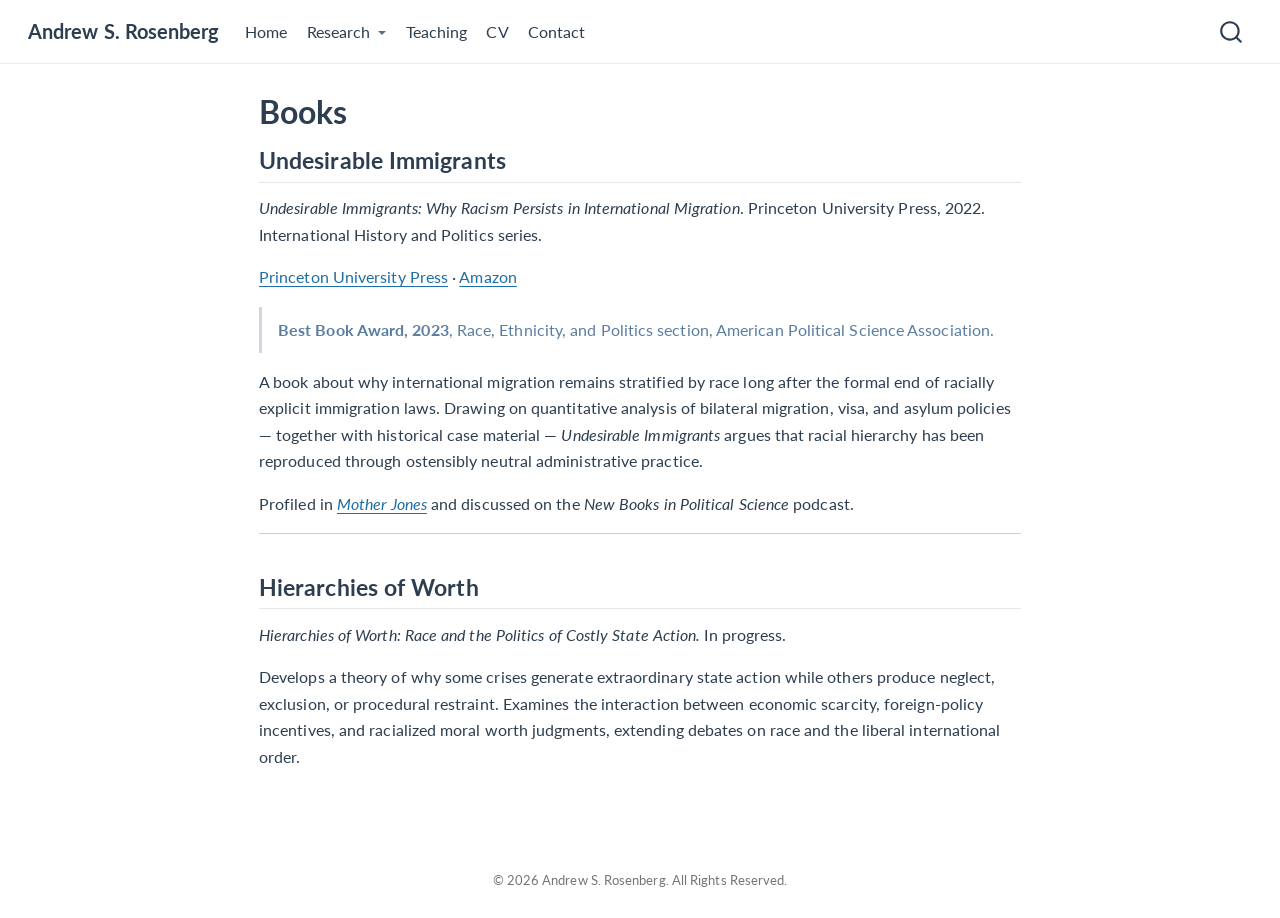
==== books.html @ d12f26f3 "Built site for gh-pages" ====
<!DOCTYPE html>
<html xmlns="http://www.w3.org/1999/xhtml" lang="en" xml:lang="en"><head>

<meta charset="utf-8">
<meta name="generator" content="quarto-1.9.37">

<meta name="viewport" content="width=device-width, initial-scale=1.0, user-scalable=yes">


<title>Books – Andrew S. Rosenberg</title>
<style>
/* Default styles provided by pandoc.
** See https://pandoc.org/MANUAL.html#variables-for-html for config info.
*/
code{white-space: pre-wrap;}
span.smallcaps{font-variant: small-caps;}
div.columns{display: flex; gap: min(4vw, 1.5em);}
div.column{flex: auto; overflow-x: auto;}
div.hanging-indent{margin-left: 1.5em; text-indent: -1.5em;}
ul.task-list{list-style: none;}
ul.task-list li input[type="checkbox"] {
  width: 0.8em;
  margin: 0 0.8em 0.2em -1em; /* quarto-specific, see https://github.com/quarto-dev/quarto-cli/issues/4556 */ 
  vertical-align: middle;
}
</style>


<script src="site_libs/quarto-nav/quarto-nav.js"></script>
<script src="site_libs/clipboard/clipboard.min.js"></script>
<script src="site_libs/quarto-search/autocomplete.umd.js"></script>
<script src="site_libs/quarto-search/fuse.min.js"></script>
<script src="site_libs/quarto-search/quarto-search.js"></script>
<meta name="quarto:offset" content="./">
<script src="site_libs/quarto-html/quarto.js" type="module"></script>
<script src="site_libs/quarto-html/tabsets/tabsets.js" type="module"></script>
<script src="site_libs/quarto-html/popper.min.js"></script>
<script src="site_libs/quarto-html/tippy.umd.min.js"></script>
<script src="site_libs/quarto-html/anchor.min.js"></script>
<link href="site_libs/quarto-html/tippy.css" rel="stylesheet">
<link href="site_libs/quarto-html/quarto-syntax-highlighting-7f8f88aac4f3542376d5c11b86a4c14d.css" rel="stylesheet" id="quarto-text-highlighting-styles">
<script src="site_libs/bootstrap/bootstrap.min.js"></script>
<link href="site_libs/bootstrap/bootstrap-icons.css" rel="stylesheet">
<link href="site_libs/bootstrap/bootstrap-1452247fd07f6ce633b86f566d08d25d.min.css" rel="stylesheet" append-hash="true" id="quarto-bootstrap" data-mode="light">
<script id="quarto-search-options" type="application/json">{
  "location": "navbar",
  "copy-button": false,
  "collapse-after": 3,
  "panel-placement": "end",
  "type": "overlay",
  "limit": 50,
  "keyboard-shortcut": [
    "f",
    "/",
    "s"
  ],
  "show-item-context": false,
  "language": {
    "search-no-results-text": "No results",
    "search-matching-documents-text": "matching documents",
    "search-copy-link-title": "Copy link to search",
    "search-hide-matches-text": "Hide additional matches",
    "search-more-match-text": "more match in this document",
    "search-more-matches-text": "more matches in this document",
    "search-clear-button-title": "Clear",
    "search-text-placeholder": "",
    "search-detached-cancel-button-title": "Cancel",
    "search-submit-button-title": "Submit",
    "search-label": "Search"
  }
}</script>


<link rel="stylesheet" href="styles.css">
<meta property="og:title" content="Books – Andrew S. Rosenberg">
<meta property="og:description" content="Associate Professor of Political Science, University of Florida">
<meta property="og:site_name" content="Andrew S. Rosenberg">
<meta name="twitter:title" content="Books – Andrew S. Rosenberg">
<meta name="twitter:description" content="Associate Professor of Political Science, University of Florida">
<meta name="twitter:card" content="summary">
</head>

<body class="nav-fixed fullcontent quarto-light">

<div id="quarto-search-results"></div>
  <header id="quarto-header" class="headroom fixed-top">
    <nav class="navbar navbar-expand-lg " data-bs-theme="dark">
      <div class="navbar-container container-fluid">
      <div class="navbar-brand-container mx-auto">
    <a class="navbar-brand" href="./index.html">
    <span class="navbar-title">Andrew S. Rosenberg</span>
    </a>
  </div>
            <div id="quarto-search" class="" title="Search"></div>
          <button class="navbar-toggler" type="button" data-bs-toggle="collapse" data-bs-target="#navbarCollapse" aria-controls="navbarCollapse" role="menu" aria-expanded="false" aria-label="Toggle navigation" onclick="if (window.quartoToggleHeadroom) { window.quartoToggleHeadroom(); }">
  <span class="navbar-toggler-icon"></span>
</button>
          <div class="collapse navbar-collapse" id="navbarCollapse">
            <ul class="navbar-nav navbar-nav-scroll me-auto">
  <li class="nav-item">
    <a class="nav-link" href="./index.html"> 
<span class="menu-text">Home</span></a>
  </li>  
  <li class="nav-item dropdown ">
    <a class="nav-link dropdown-toggle" href="#" id="nav-menu-research" role="link" data-bs-toggle="dropdown" aria-expanded="false">
 <span class="menu-text">Research</span>
    </a>
    <ul class="dropdown-menu" aria-labelledby="nav-menu-research">    
        <li>
    <a class="dropdown-item" href="./publications.html">
 <span class="dropdown-text">Publications</span></a>
  </li>  
        <li>
    <a class="dropdown-item" href="./working-papers.html">
 <span class="dropdown-text">Working Papers</span></a>
  </li>  
        <li>
    <a class="dropdown-item" href="./books.html">
 <span class="dropdown-text">Books</span></a>
  </li>  
    </ul>
  </li>
  <li class="nav-item">
    <a class="nav-link" href="./teaching.html"> 
<span class="menu-text">Teaching</span></a>
  </li>  
  <li class="nav-item">
    <a class="nav-link" href="./assets/asr-cv.pdf"> 
<span class="menu-text">CV</span></a>
  </li>  
  <li class="nav-item">
    <a class="nav-link" href="./contact.html"> 
<span class="menu-text">Contact</span></a>
  </li>  
</ul>
          </div> <!-- /navcollapse -->
            <div class="quarto-navbar-tools">
</div>
      </div> <!-- /container-fluid -->
    </nav>
</header>
<!-- content -->
<div id="quarto-content" class="quarto-container page-columns page-rows-contents page-layout-article page-navbar">
<!-- sidebar -->
<!-- margin-sidebar -->
    
<!-- main -->
<main class="content" id="quarto-document-content">

<header id="title-block-header" class="quarto-title-block default">
<div class="quarto-title">
<h1 class="title">Books</h1>
</div>



<div class="quarto-title-meta">

    
  
    
  </div>
  


</header>


<section id="undesirable-immigrants" class="level2">
<h2 class="anchored" data-anchor-id="undesirable-immigrants">Undesirable Immigrants</h2>
<p><em>Undesirable Immigrants: Why Racism Persists in International Migration</em>. Princeton University Press, 2022. International History and Politics series.</p>
<p><a href="https://press.princeton.edu/">Princeton University Press</a> · <a href="https://www.amazon.com/Undesirable-Immigrants-Persists-International-Migration/dp/0691238537">Amazon</a></p>
<blockquote class="blockquote">
<p><strong>Best Book Award, 2023</strong>, Race, Ethnicity, and Politics section, American Political Science Association.</p>
</blockquote>
<p>A book about why international migration remains stratified by race long after the formal end of racially explicit immigration laws. Drawing on quantitative analysis of bilateral migration, visa, and asylum policies — together with historical case material — <em>Undesirable Immigrants</em> argues that racial hierarchy has been reproduced through ostensibly neutral administrative practice.</p>
<p>Profiled in <a href="https://www.motherjones.com/"><em>Mother Jones</em></a> and discussed on the <em>New Books in Political Science</em> podcast.</p>
<hr>
</section>
<section id="hierarchies-of-worth" class="level2">
<h2 class="anchored" data-anchor-id="hierarchies-of-worth">Hierarchies of Worth</h2>
<p><em>Hierarchies of Worth: Race and the Politics of Costly State Action.</em> In progress.</p>
<p>Develops a theory of why some crises generate extraordinary state action while others produce neglect, exclusion, or procedural restraint. Examines the interaction between economic scarcity, foreign-policy incentives, and racialized moral worth judgments, extending debates on race and the liberal international order.</p>


</section>

</main> <!-- /main -->
<script id="quarto-html-after-body" type="application/javascript">
  window.document.addEventListener("DOMContentLoaded", function (event) {
    const icon = "";
    const anchorJS = new window.AnchorJS();
    anchorJS.options = {
      placement: 'right',
      icon: icon
    };
    anchorJS.add('.anchored');
    const isCodeAnnotation = (el) => {
      for (const clz of el.classList) {
        if (clz.startsWith('code-annotation-')) {                     
          return true;
        }
      }
      return false;
    }
    const onCopySuccess = function(e) {
      // button target
      const button = e.trigger;
      // don't keep focus
      button.blur();
      // flash "checked"
      button.classList.add('code-copy-button-checked');
      var currentTitle = button.getAttribute("title");
      button.setAttribute("title", "Copied!");
      let tooltip;
      if (window.bootstrap) {
        button.setAttribute("data-bs-toggle", "tooltip");
        button.setAttribute("data-bs-placement", "left");
        button.setAttribute("data-bs-title", "Copied!");
        tooltip = new bootstrap.Tooltip(button, 
          { trigger: "manual", 
            customClass: "code-copy-button-tooltip",
            offset: [0, -8]});
        tooltip.show();    
      }
      setTimeout(function() {
        if (tooltip) {
          tooltip.hide();
          button.removeAttribute("data-bs-title");
          button.removeAttribute("data-bs-toggle");
          button.removeAttribute("data-bs-placement");
        }
        button.setAttribute("title", currentTitle);
        button.classList.remove('code-copy-button-checked');
      }, 1000);
      // clear code selection
      e.clearSelection();
    }
    const getTextToCopy = function(trigger) {
      const outerScaffold = trigger.parentElement.cloneNode(true);
      const codeEl = outerScaffold.querySelector('code');
      for (const childEl of codeEl.children) {
        if (isCodeAnnotation(childEl)) {
          childEl.remove();
        }
      }
      return codeEl.innerText;
    }
    const clipboard = new window.ClipboardJS('.code-copy-button:not([data-in-quarto-modal])', {
      text: getTextToCopy
    });
    clipboard.on('success', onCopySuccess);
    if (window.document.getElementById('quarto-embedded-source-code-modal')) {
      const clipboardModal = new window.ClipboardJS('.code-copy-button[data-in-quarto-modal]', {
        text: getTextToCopy,
        container: window.document.getElementById('quarto-embedded-source-code-modal')
      });
      clipboardModal.on('success', onCopySuccess);
    }
      var localhostRegex = new RegExp(/^(?:http|https):\/\/localhost\:?[0-9]*\//);
      var mailtoRegex = new RegExp(/^mailto:/);
        var filterRegex = new RegExp("https:\/\/www\.andrew-rosenberg\.com");
      var isInternal = (href) => {
          return filterRegex.test(href) || localhostRegex.test(href) || mailtoRegex.test(href);
      }
      // Inspect non-navigation links and adorn them if external
     var links = window.document.querySelectorAll('a[href]:not(.nav-link):not(.navbar-brand):not(.toc-action):not(.sidebar-link):not(.sidebar-item-toggle):not(.pagination-link):not(.no-external):not([aria-hidden]):not(.dropdown-item):not(.quarto-navigation-tool):not(.about-link)');
      for (var i=0; i<links.length; i++) {
        const link = links[i];
        if (!isInternal(link.href)) {
          // undo the damage that might have been done by quarto-nav.js in the case of
          // links that we want to consider external
          if (link.dataset.originalHref !== undefined) {
            link.href = link.dataset.originalHref;
          }
        }
      }
    function tippyHover(el, contentFn, onTriggerFn, onUntriggerFn) {
      const config = {
        allowHTML: true,
        maxWidth: 500,
        delay: 100,
        arrow: false,
        appendTo: function(el) {
            return el.parentElement;
        },
        interactive: true,
        interactiveBorder: 10,
        theme: 'quarto',
        placement: 'bottom-start',
      };
      if (contentFn) {
        config.content = contentFn;
      }
      if (onTriggerFn) {
        config.onTrigger = onTriggerFn;
      }
      if (onUntriggerFn) {
        config.onUntrigger = onUntriggerFn;
      }
      window.tippy(el, config); 
    }
    const noterefs = window.document.querySelectorAll('a[role="doc-noteref"]');
    for (var i=0; i<noterefs.length; i++) {
      const ref = noterefs[i];
      tippyHover(ref, function() {
        // use id or data attribute instead here
        let href = ref.getAttribute('data-footnote-href') || ref.getAttribute('href');
        try { href = new URL(href).hash; } catch {}
        const id = href.replace(/^#\/?/, "");
        const note = window.document.getElementById(id);
        if (note) {
          return note.innerHTML;
        } else {
          return "";
        }
      });
    }
    const xrefs = window.document.querySelectorAll('a.quarto-xref');
    const processXRef = (id, note) => {
      // Strip column container classes
      const stripColumnClz = (el) => {
        el.classList.remove("page-full", "page-columns");
        if (el.children) {
          for (const child of el.children) {
            stripColumnClz(child);
          }
        }
      }
      stripColumnClz(note)
      if (id === null || id.startsWith('sec-')) {
        // Special case sections, only their first couple elements
        const container = document.createElement("div");
        if (note.children && note.children.length > 2) {
          container.appendChild(note.children[0].cloneNode(true));
          for (let i = 1; i < note.children.length; i++) {
            const child = note.children[i];
            if (child.tagName === "P" && child.innerText === "") {
              continue;
            } else {
              container.appendChild(child.cloneNode(true));
              break;
            }
          }
          if (window.Quarto?.typesetMath) {
            window.Quarto.typesetMath(container);
          }
          return container.innerHTML
        } else {
          if (window.Quarto?.typesetMath) {
            window.Quarto.typesetMath(note);
          }
          return note.innerHTML;
        }
      } else {
        // Remove any anchor links if they are present
        const anchorLink = note.querySelector('a.anchorjs-link');
        if (anchorLink) {
          anchorLink.remove();
        }
        if (window.Quarto?.typesetMath) {
          window.Quarto.typesetMath(note);
        }
        if (note.classList.contains("callout")) {
          return note.outerHTML;
        } else {
          return note.innerHTML;
        }
      }
    }
    for (var i=0; i<xrefs.length; i++) {
      const xref = xrefs[i];
      tippyHover(xref, undefined, function(instance) {
        instance.disable();
        let url = xref.getAttribute('href');
        let hash = undefined; 
        if (url.startsWith('#')) {
          hash = url;
        } else {
          try { hash = new URL(url).hash; } catch {}
        }
        if (hash) {
          const id = hash.replace(/^#\/?/, "");
          const note = window.document.getElementById(id);
          if (note !== null) {
            try {
              const html = processXRef(id, note.cloneNode(true));
              instance.setContent(html);
            } finally {
              instance.enable();
              instance.show();
            }
          } else {
            // See if we can fetch this
            fetch(url.split('#')[0])
            .then(res => res.text())
            .then(html => {
              const parser = new DOMParser();
              const htmlDoc = parser.parseFromString(html, "text/html");
              const note = htmlDoc.getElementById(id);
              if (note !== null) {
                const html = processXRef(id, note);
                instance.setContent(html);
              } 
            }).finally(() => {
              instance.enable();
              instance.show();
            });
          }
        } else {
          // See if we can fetch a full url (with no hash to target)
          // This is a special case and we should probably do some content thinning / targeting
          fetch(url)
          .then(res => res.text())
          .then(html => {
            const parser = new DOMParser();
            const htmlDoc = parser.parseFromString(html, "text/html");
            const note = htmlDoc.querySelector('main.content');
            if (note !== null) {
              // This should only happen for chapter cross references
              // (since there is no id in the URL)
              // remove the first header
              if (note.children.length > 0 && note.children[0].tagName === "HEADER") {
                note.children[0].remove();
              }
              const html = processXRef(null, note);
              instance.setContent(html);
            } 
          }).finally(() => {
            instance.enable();
            instance.show();
          });
        }
      }, function(instance) {
      });
    }
        let selectedAnnoteEl;
        const selectorForAnnotation = ( cell, annotation) => {
          let cellAttr = 'data-code-cell="' + cell + '"';
          let lineAttr = 'data-code-annotation="' +  annotation + '"';
          const selector = 'span[' + cellAttr + '][' + lineAttr + ']';
          return selector;
        }
        const selectCodeLines = (annoteEl) => {
          const doc = window.document;
          const targetCell = annoteEl.getAttribute("data-target-cell");
          const targetAnnotation = annoteEl.getAttribute("data-target-annotation");
          const annoteSpan = window.document.querySelector(selectorForAnnotation(targetCell, targetAnnotation));
          const lines = annoteSpan.getAttribute("data-code-lines").split(",");
          const lineIds = lines.map((line) => {
            return targetCell + "-" + line;
          })
          let top = null;
          let height = null;
          let parent = null;
          if (lineIds.length > 0) {
              //compute the position of the single el (top and bottom and make a div)
              const el = window.document.getElementById(lineIds[0]);
              top = el.offsetTop;
              height = el.offsetHeight;
              parent = el.parentElement.parentElement;
            if (lineIds.length > 1) {
              const lastEl = window.document.getElementById(lineIds[lineIds.length - 1]);
              const bottom = lastEl.offsetTop + lastEl.offsetHeight;
              height = bottom - top;
            }
            if (top !== null && height !== null && parent !== null) {
              // cook up a div (if necessary) and position it 
              let div = window.document.getElementById("code-annotation-line-highlight");
              if (div === null) {
                div = window.document.createElement("div");
                div.setAttribute("id", "code-annotation-line-highlight");
                div.style.position = 'absolute';
                parent.appendChild(div);
              }
              div.style.top = top - 2 + "px";
              div.style.height = height + 4 + "px";
              div.style.left = 0;
              let gutterDiv = window.document.getElementById("code-annotation-line-highlight-gutter");
              if (gutterDiv === null) {
                gutterDiv = window.document.createElement("div");
                gutterDiv.setAttribute("id", "code-annotation-line-highlight-gutter");
                gutterDiv.style.position = 'absolute';
                const codeCell = window.document.getElementById(targetCell);
                const gutter = codeCell.querySelector('.code-annotation-gutter');
                gutter.appendChild(gutterDiv);
              }
              gutterDiv.style.top = top - 2 + "px";
              gutterDiv.style.height = height + 4 + "px";
            }
            selectedAnnoteEl = annoteEl;
          }
        };
        const unselectCodeLines = () => {
          const elementsIds = ["code-annotation-line-highlight", "code-annotation-line-highlight-gutter"];
          elementsIds.forEach((elId) => {
            const div = window.document.getElementById(elId);
            if (div) {
              div.remove();
            }
          });
          selectedAnnoteEl = undefined;
        };
          // Handle positioning of the toggle
      window.addEventListener(
        "resize",
        throttle(() => {
          elRect = undefined;
          if (selectedAnnoteEl) {
            selectCodeLines(selectedAnnoteEl);
          }
        }, 10)
      );
      function throttle(fn, ms) {
      let throttle = false;
      let timer;
        return (...args) => {
          if(!throttle) { // first call gets through
              fn.apply(this, args);
              throttle = true;
          } else { // all the others get throttled
              if(timer) clearTimeout(timer); // cancel #2
              timer = setTimeout(() => {
                fn.apply(this, args);
                timer = throttle = false;
              }, ms);
          }
        };
      }
        // Attach click handler to the DT
        const annoteDls = window.document.querySelectorAll('dt[data-target-cell]');
        for (const annoteDlNode of annoteDls) {
          annoteDlNode.addEventListener('click', (event) => {
            const clickedEl = event.target;
            if (clickedEl !== selectedAnnoteEl) {
              unselectCodeLines();
              const activeEl = window.document.querySelector('dt[data-target-cell].code-annotation-active');
              if (activeEl) {
                activeEl.classList.remove('code-annotation-active');
              }
              selectCodeLines(clickedEl);
              clickedEl.classList.add('code-annotation-active');
            } else {
              // Unselect the line
              unselectCodeLines();
              clickedEl.classList.remove('code-annotation-active');
            }
          });
        }
    const findCites = (el) => {
      const parentEl = el.parentElement;
      if (parentEl) {
        const cites = parentEl.dataset.cites;
        if (cites) {
          return {
            el,
            cites: cites.split(' ')
          };
        } else {
          return findCites(el.parentElement)
        }
      } else {
        return undefined;
      }
    };
    var bibliorefs = window.document.querySelectorAll('a[role="doc-biblioref"]');
    for (var i=0; i<bibliorefs.length; i++) {
      const ref = bibliorefs[i];
      const citeInfo = findCites(ref);
      if (citeInfo) {
        tippyHover(citeInfo.el, function() {
          var popup = window.document.createElement('div');
          citeInfo.cites.forEach(function(cite) {
            var citeDiv = window.document.createElement('div');
            citeDiv.classList.add('hanging-indent');
            citeDiv.classList.add('csl-entry');
            var biblioDiv = window.document.getElementById('ref-' + cite);
            if (biblioDiv) {
              citeDiv.innerHTML = biblioDiv.innerHTML;
            }
            popup.appendChild(citeDiv);
          });
          return popup.innerHTML;
        });
      }
    }
  });
  </script>
</div> <!-- /content -->
<footer class="footer">
  <div class="nav-footer">
    <div class="nav-footer-left">
      &nbsp;
    </div>   
    <div class="nav-footer-center">
<p>© 2026 Andrew S. Rosenberg. All Rights Reserved.</p>
</div>
    <div class="nav-footer-right">
      &nbsp;
    </div>
  </div>
</footer>




</body></html>
---- site_libs/quarto-html/tippy.css ----
.tippy-box[data-animation=fade][data-state=hidden]{opacity:0}[data-tippy-root]{max-width:calc(100vw - 10px)}.tippy-box{position:relative;background-color:#333;color:#fff;border-radius:4px;font-size:14px;line-height:1.4;white-space:normal;outline:0;transition-property:transform,visibility,opacity}.tippy-box[data-placement^=top]>.tippy-arrow{bottom:0}.tippy-box[data-placement^=top]>.tippy-arrow:before{bottom:-7px;left:0;border-width:8px 8px 0;border-top-color:initial;transform-origin:center top}.tippy-box[data-placement^=bottom]>.tippy-arrow{top:0}.tippy-box[data-placement^=bottom]>.tippy-arrow:before{top:-7px;left:0;border-width:0 8px 8px;border-bottom-color:initial;transform-origin:center bottom}.tippy-box[data-placement^=left]>.tippy-arrow{right:0}.tippy-box[data-placement^=left]>.tippy-arrow:before{border-width:8px 0 8px 8px;border-left-color:initial;right:-7px;transform-origin:center left}.tippy-box[data-placement^=right]>.tippy-arrow{left:0}.tippy-box[data-placement^=right]>.tippy-arrow:before{left:-7px;border-width:8px 8px 8px 0;border-right-color:initial;transform-origin:center right}.tippy-box[data-inertia][data-state=visible]{transition-timing-function:cubic-bezier(.54,1.5,.38,1.11)}.tippy-arrow{width:16px;height:16px;color:#333}.tippy-arrow:before{content:"";position:absolute;border-color:transparent;border-style:solid}.tippy-content{position:relative;padding:5px 9px;z-index:1}
---- site_libs/quarto-html/quarto-syntax-highlighting-7f8f88aac4f3542376d5c11b86a4c14d.css ----
/* quarto syntax highlight colors */
:root {
  --quarto-hl-ot-color: #003B4F;
  --quarto-hl-at-color: #657422;
  --quarto-hl-ss-color: #20794D;
  --quarto-hl-an-color: #5E5E5E;
  --quarto-hl-fu-color: #4758AB;
  --quarto-hl-st-color: #20794D;
  --quarto-hl-cf-color: #003B4F;
  --quarto-hl-op-color: #5E5E5E;
  --quarto-hl-er-color: #AD0000;
  --quarto-hl-bn-color: #AD0000;
  --quarto-hl-al-color: #AD0000;
  --quarto-hl-va-color: #111111;
  --quarto-hl-bu-color: inherit;
  --quarto-hl-ex-color: inherit;
  --quarto-hl-pp-color: #AD0000;
  --quarto-hl-in-color: #5E5E5E;
  --quarto-hl-vs-color: #20794D;
  --quarto-hl-wa-color: #5E5E5E;
  --quarto-hl-do-color: #5E5E5E;
  --quarto-hl-im-color: #00769E;
  --quarto-hl-ch-color: #20794D;
  --quarto-hl-dt-color: #AD0000;
  --quarto-hl-fl-color: #AD0000;
  --quarto-hl-co-color: #5E5E5E;
  --quarto-hl-cv-color: #5E5E5E;
  --quarto-hl-cn-color: #8f5902;
  --quarto-hl-sc-color: #5E5E5E;
  --quarto-hl-dv-color: #AD0000;
  --quarto-hl-kw-color: #003B4F;
}

/* other quarto variables */
:root {
  --quarto-font-monospace: SFMono-Regular, Menlo, Monaco, Consolas, "Liberation Mono", "Courier New", monospace;
}

/* syntax highlight based on Pandoc's rules */
pre > code.sourceCode > span {
  color: #003B4F;
}

code.sourceCode > span {
  color: #003B4F;
}

div.sourceCode,
div.sourceCode pre.sourceCode {
  color: #003B4F;
}

/* Normal */
code span {
  color: #003B4F;
}

/* Alert */
code span.al {
  color: #AD0000;
  font-style: inherit;
}

/* Annotation */
code span.an {
  color: #5E5E5E;
  font-style: inherit;
}

/* Attribute */
code span.at {
  color: #657422;
  font-style: inherit;
}

/* BaseN */
code span.bn {
  color: #AD0000;
  font-style: inherit;
}

/* BuiltIn */
code span.bu {
  font-style: inherit;
}

/* ControlFlow */
code span.cf {
  color: #003B4F;
  font-weight: bold;
  font-style: inherit;
}

/* Char */
code span.ch {
  color: #20794D;
  font-style: inherit;
}

/* Constant */
code span.cn {
  color: #8f5902;
  font-style: inherit;
}

/* Comment */
code span.co {
  color: #5E5E5E;
  font-style: inherit;
}

/* CommentVar */
code span.cv {
  color: #5E5E5E;
  font-style: italic;
}

/* Documentation */
code span.do {
  color: #5E5E5E;
  font-style: italic;
}

/* DataType */
code span.dt {
  color: #AD0000;
  font-style: inherit;
}

/* DecVal */
code span.dv {
  color: #AD0000;
  font-style: inherit;
}

/* Error */
code span.er {
  color: #AD0000;
  font-style: inherit;
}

/* Extension */
code span.ex {
  font-style: inherit;
}

/* Float */
code span.fl {
  color: #AD0000;
  font-style: inherit;
}

/* Function */
code span.fu {
  color: #4758AB;
  font-style: inherit;
}

/* Import */
code span.im {
  color: #00769E;
  font-style: inherit;
}

/* Information */
code span.in {
  color: #5E5E5E;
  font-style: inherit;
}

/* Keyword */
code span.kw {
  color: #003B4F;
  font-weight: bold;
  font-style: inherit;
}

/* Operator */
code span.op {
  color: #5E5E5E;
  font-style: inherit;
}

/* Other */
code span.ot {
  color: #003B4F;
  font-style: inherit;
}

/* Preprocessor */
code span.pp {
  color: #AD0000;
  font-style: inherit;
}

/* SpecialChar */
code span.sc {
  color: #5E5E5E;
  font-style: inherit;
}

/* SpecialString */
code span.ss {
  color: #20794D;
  font-style: inherit;
}

/* String */
code span.st {
  color: #20794D;
  font-style: inherit;
}

/* Variable */
code span.va {
  color: #111111;
  font-style: inherit;
}

/* VerbatimString */
code span.vs {
  color: #20794D;
  font-style: inherit;
}

/* Warning */
code span.wa {
  color: #5E5E5E;
  font-style: italic;
}

.prevent-inlining {
  content: "</";
}

/*# sourceMappingURL=789ad8cd35626ba772517505b42a116e.css.map */
---- styles.css ----
/* Andrew S. Rosenberg — custom site styles */

/* Home page hero block ----------------------------------------- */
.home-hero {
  text-align: center;
  padding: 1.5rem 0 0.5rem;
}

.home-hero img.headshot {
  width: 170px;
  height: 170px;
  border-radius: 50%;
  object-fit: cover;
  margin-bottom: 1rem;
}

.home-hero h1 {
  margin-top: 0.5rem;
  margin-bottom: 0.25rem;
  font-size: 2.1rem;
}

.home-hero .title {
  color: #555;
  font-size: 1.05rem;
  margin-bottom: 1rem;
}

.home-hero .social {
  margin: 0.8rem 0 1.6rem;
  font-size: 1.4rem;
}

.home-hero .social a {
  margin: 0 0.5rem;
  color: #555;
  text-decoration: none;
}

.home-hero .social a:hover {
  color: #1d6fa5;
}

/* Section spacing on home -------------------------------------- */
.home-section h2 {
  font-size: 1.35rem;
}

/* Recent articles teasers -------------------------------------- */
.pub-entry {
  margin-bottom: 1.4rem;
}

.pub-entry .pub-title {
  font-weight: 700;
}

.pub-entry .pub-authors,
.pub-entry .pub-venue {
  display: block;
  color: #444;
  font-size: 0.97rem;
}

.pub-entry .pub-venue {
  font-style: italic;
}

.pub-entry .pub-blurb {
  color: #555;
  margin-top: 0.35rem;
  font-size: 0.97rem;
}

.pub-entry .pub-links {
  margin-top: 0.4rem;
  font-size: 0.9rem;
}

.pub-entry .pub-links a {
  margin-right: 0.5rem;
}

.pub-entry .pub-links a::before { content: "["; color: #888; }
.pub-entry .pub-links a::after  { content: "]"; color: #888; }

/* Abstract paragraphs ------------------------------------------ */
.pub-abstract {
  display: block;
  color: #444;
  font-size: 0.96rem;
  margin-top: 0.5rem;
  text-align: justify;
}

/* Collapsible BibTeX blocks ------------------------------------ */
details.bib-details {
  margin-top: 0.4rem;
  margin-bottom: 0.5rem;
  font-size: 0.9rem;
}

details.bib-details > summary {
  display: inline;
  cursor: pointer;
  color: #1d6fa5;
  list-style: none;
}

details.bib-details > summary::marker,
details.bib-details > summary::-webkit-details-marker {
  display: none;
}

details.bib-details > summary::before { content: "["; color: #888; }
details.bib-details > summary::after  { content: "]"; color: #888; }

details.bib-details[open] > summary {
  color: #0f4a75;
}

details.bib-details > pre {
  margin-top: 0.6rem;
  background: #f6f8fa;
  border: 1px solid #e1e4e8;
  border-radius: 4px;
  padding: 0.7rem 0.9rem;
  font-size: 0.85rem;
  white-space: pre-wrap;
  word-break: break-word;
  font-family: "SFMono-Regular", Menlo, Consolas, monospace;
  color: #24292e;
}

/* Quiet quotes / abstract blocks ------------------------------- */
blockquote {
  color: #555;
  border-left: 3px solid #d0d7de;
  padding-left: 1rem;
  font-size: 0.96em;
  margin-left: 0;
}

/* Reduce default Quarto title block on subpages ---------------- */
.quarto-title-block .quarto-title-meta { display: none; }
.quarto-title .title { font-weight: 700; }
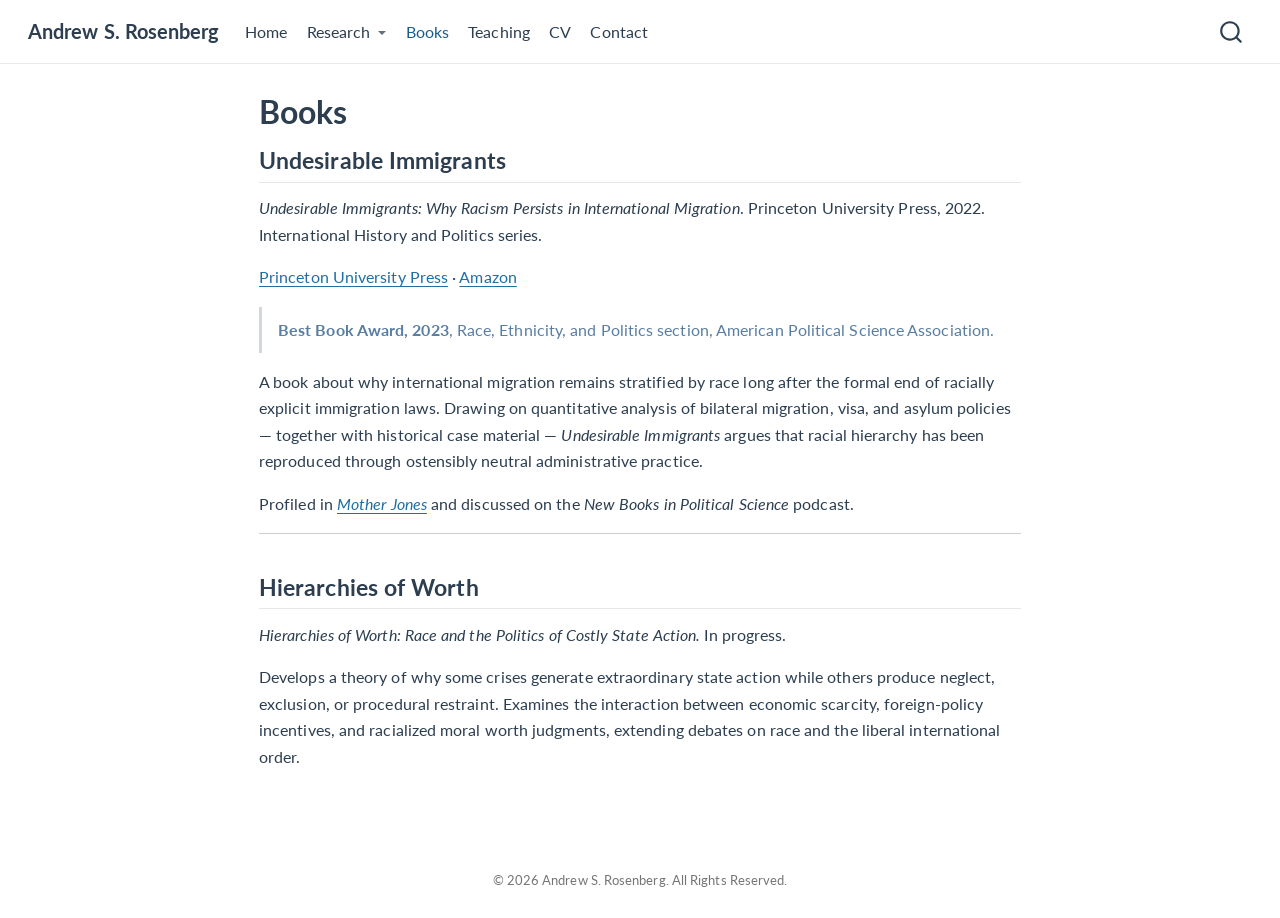
==== commit a9985dbf: "Built site for gh-pages" ====
--- a/books.html
+++ b/books.html
@@ -114,12 +114,12 @@
     <a class="dropdown-item" href="./working-papers.html">
  <span class="dropdown-text">Working Papers</span></a>
   </li>  
-        <li>
-    <a class="dropdown-item" href="./books.html">
- <span class="dropdown-text">Books</span></a>
-  </li>  
     </ul>
   </li>
+  <li class="nav-item">
+    <a class="nav-link active" href="./books.html" aria-current="page"> 
+<span class="menu-text">Books</span></a>
+  </li>  
   <li class="nav-item">
     <a class="nav-link" href="./teaching.html"> 
 <span class="menu-text">Teaching</span></a>
--- a/styles.css
+++ b/styles.css
@@ -84,6 +84,45 @@
 .pub-entry .pub-links a::before { content: "["; color: #888; }
 .pub-entry .pub-links a::after  { content: "]"; color: #888; }
 
+/* Journal cover thumbnails ------------------------------------- */
+.pub-entry {
+  overflow: auto; /* contain floated cover */
+}
+
+.pub-cover {
+  float: left;
+  width: 72px;
+  height: auto;
+  margin: 0.3rem 1rem 0.4rem 0;
+  border: 1px solid #d0d7de;
+  border-radius: 2px;
+  box-shadow: 0 1px 3px rgba(0,0,0,0.08);
+}
+
+/* Affordable UF banner ----------------------------------------- */
+.affordable-banner {
+  display: flex;
+  align-items: center;
+  gap: 1rem;
+  padding: 0.9rem 1rem;
+  background: #fff8e1;
+  border: 1px solid #f4dba8;
+  border-radius: 4px;
+  margin-bottom: 2rem;
+}
+
+.affordable-badge {
+  width: 78px;
+  height: auto;
+  flex-shrink: 0;
+}
+
+.affordable-banner p {
+  margin: 0;
+  font-size: 0.97rem;
+  color: #444;
+}
+
 /* Abstract paragraphs ------------------------------------------ */
 .pub-abstract {
   display: block;
